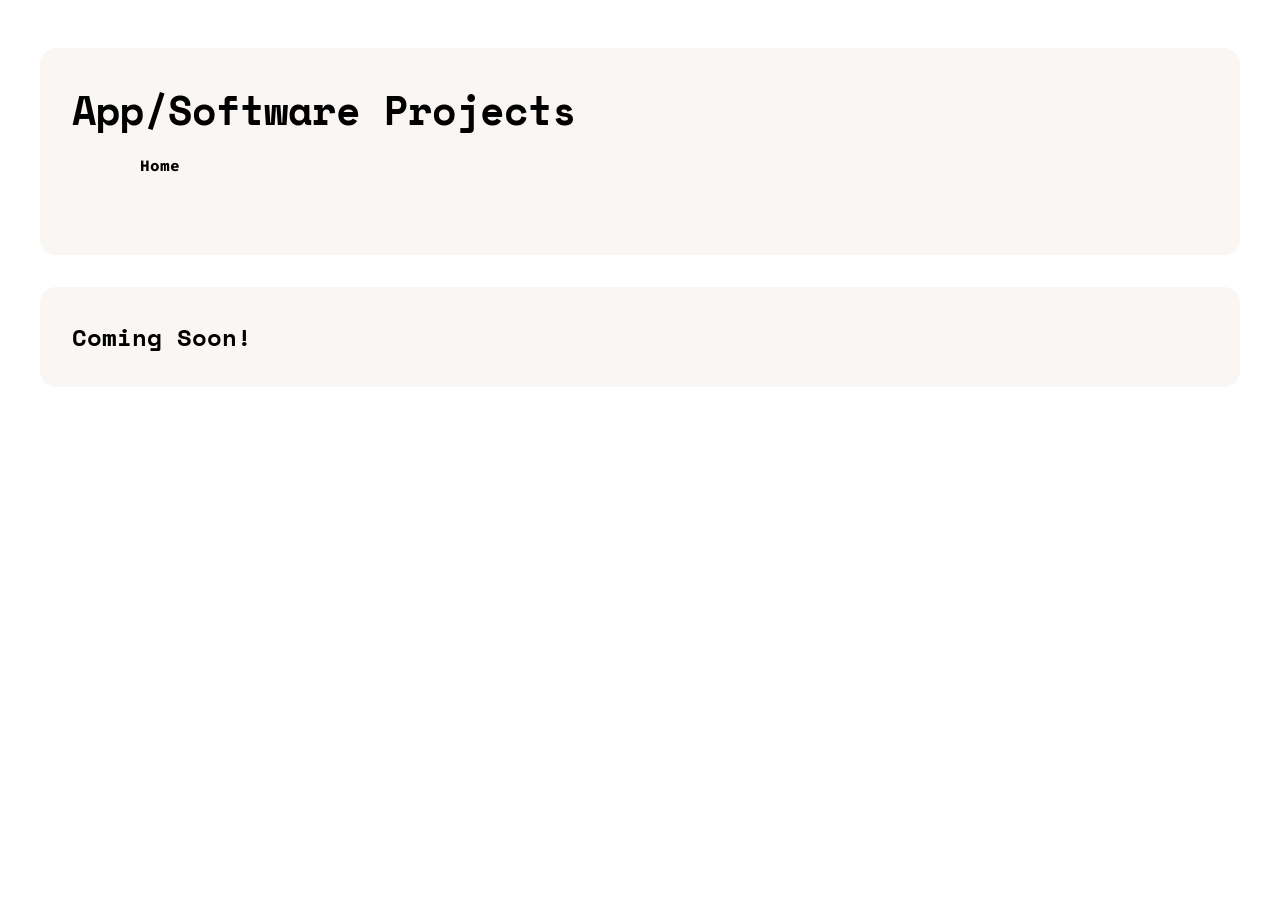
==== apps.html @ 96dca407 "Added Main Website Files" ====
<!DOCTYPE html>
<html lang="en">
<head>
    <meta charset="UTF-8">
    <meta name="viewport" content="width=device-width, initial-scale=1.0">
    <title>Apps</title>
    <link rel="stylesheet" href="gameappstyle.css">
</head>
<body>
    <header>
        <h1>App/Software Projects</h1>
        <nav>
            <ul>
                <li><a href="index.html">Home</a></li>
            </ul>
        </nav>
    </header>

    <section>
        <h2>Coming Soon!</h2>
    </section>
    
</body>
</html>
---- gameappstyle.css ----
@import url('https://fonts.googleapis.com/css2?family=Source+Code+Pro:ital,wght@0,200..900;1,200..900&display=swap');
@import url('https://fonts.googleapis.com/css2?family=Space+Mono:ital,wght@0,400;0,700;1,400;1,700&display=swap');

:root {
    --base-color: #ffffff;
    --text-color: #000000;
    --primary-color: #ffc06e;
    --secondary-color: #8d8dff;
    --color-1: #f9f6f3;
    --color-2: #e54e26;
    --color-3: #f6f3f9;
}


* {
    margin: 0;
    padding: 0;
    box-sizing: border-box;
}


html {
    font-family: Source Code Pro, 'Segoe UI', Tahoma, Geneva, Verdana, sans-serif;
    color: var(--text-color);
}

body {
    padding: 1em;
    background-color: var(--base-color);
}

h1, h2, h3 {
    font-family: Space Mono, Source Code Pro, 'Segoe UI', Tahoma, Geneva, Verdana, sans-serif;
}

nav {
    margin: 1em auto 3em auto;
    width: min(1000px, 100%);

}

nav ul {
    display: flex;
    align-items: center;
    list-style-type: none;
    gap: 2em;
}

nav li:first-child {
    margin-right: auto;
    font-family: Source Code Pro;
    font-weight: bold;
}

nav a {
    text-decoration: none;
    color: var(--text-color);
}

nav a:hover {
    text-decoration:  underline;

}

header, section {
    margin: 2em auto ;
    width: min(75em, 100%);
    background-color: var(--color-1);
    padding: min(2em, 15%);
    border-radius: 1em;
}

.flex-container {
    display: flex;
    justify-content: center;
    align-items: center;
    flex-wrap: wrap;
    gap: 3em;
}

header img {
    max-width: 100%;
    border-radius: 1em;
    object-fit: cover;
    object-position: bottom;

}

.text-container {
    flex: 0 1 34em;
}

h1 {
    font-size: 2.5rem;
}

.text-container p {
    margin: .75em 0 1em 0;
    font-size: 1.25rem;
}

.cta-button {
    display: inline-block;
    text-decoration: none;
    color: white;
    background-color: var(--color-2);
    padding: .75em 1.25em;
    border-radius: .5em;
    font-weight: 600;
}

.secondary {
    background-color: var(--text-color);
}

.mobile-text {
    display: none;
}

.grid-container {
    margin-top: 3em;
    margin-bottom: 0em;
    display: grid;
    width: 100%;
    grid-template-columns: repeat(6, 1fr);
    grid-template-rows: 1fr 1fr ;

    grid-template-areas: 
    "img-1 img-1 img-1 img-1 img-2 img-2"
    "img-1 img-1 img-1 img-1 img-3 img-3";

    gap: 1em;

}

.grid-container img {
    height: 100%;
    width: 100%;
    border-radius: .5em;
    transition: 100ms ease;
}

.grid-container img:hover {
    scale: 1.04;
}

@media(max-width: 988px){
    header {
        text-align: center;
    }

    header .text-container {
        padding-top: 0;
    }

}

@media(max-width: 640px){
    .desktop-text {
        display: none;
    }

    .mobile-text {
        display: inline;
    }

    .cta-button {
        margin-top: .5em;
        width: 100%;
    }

}
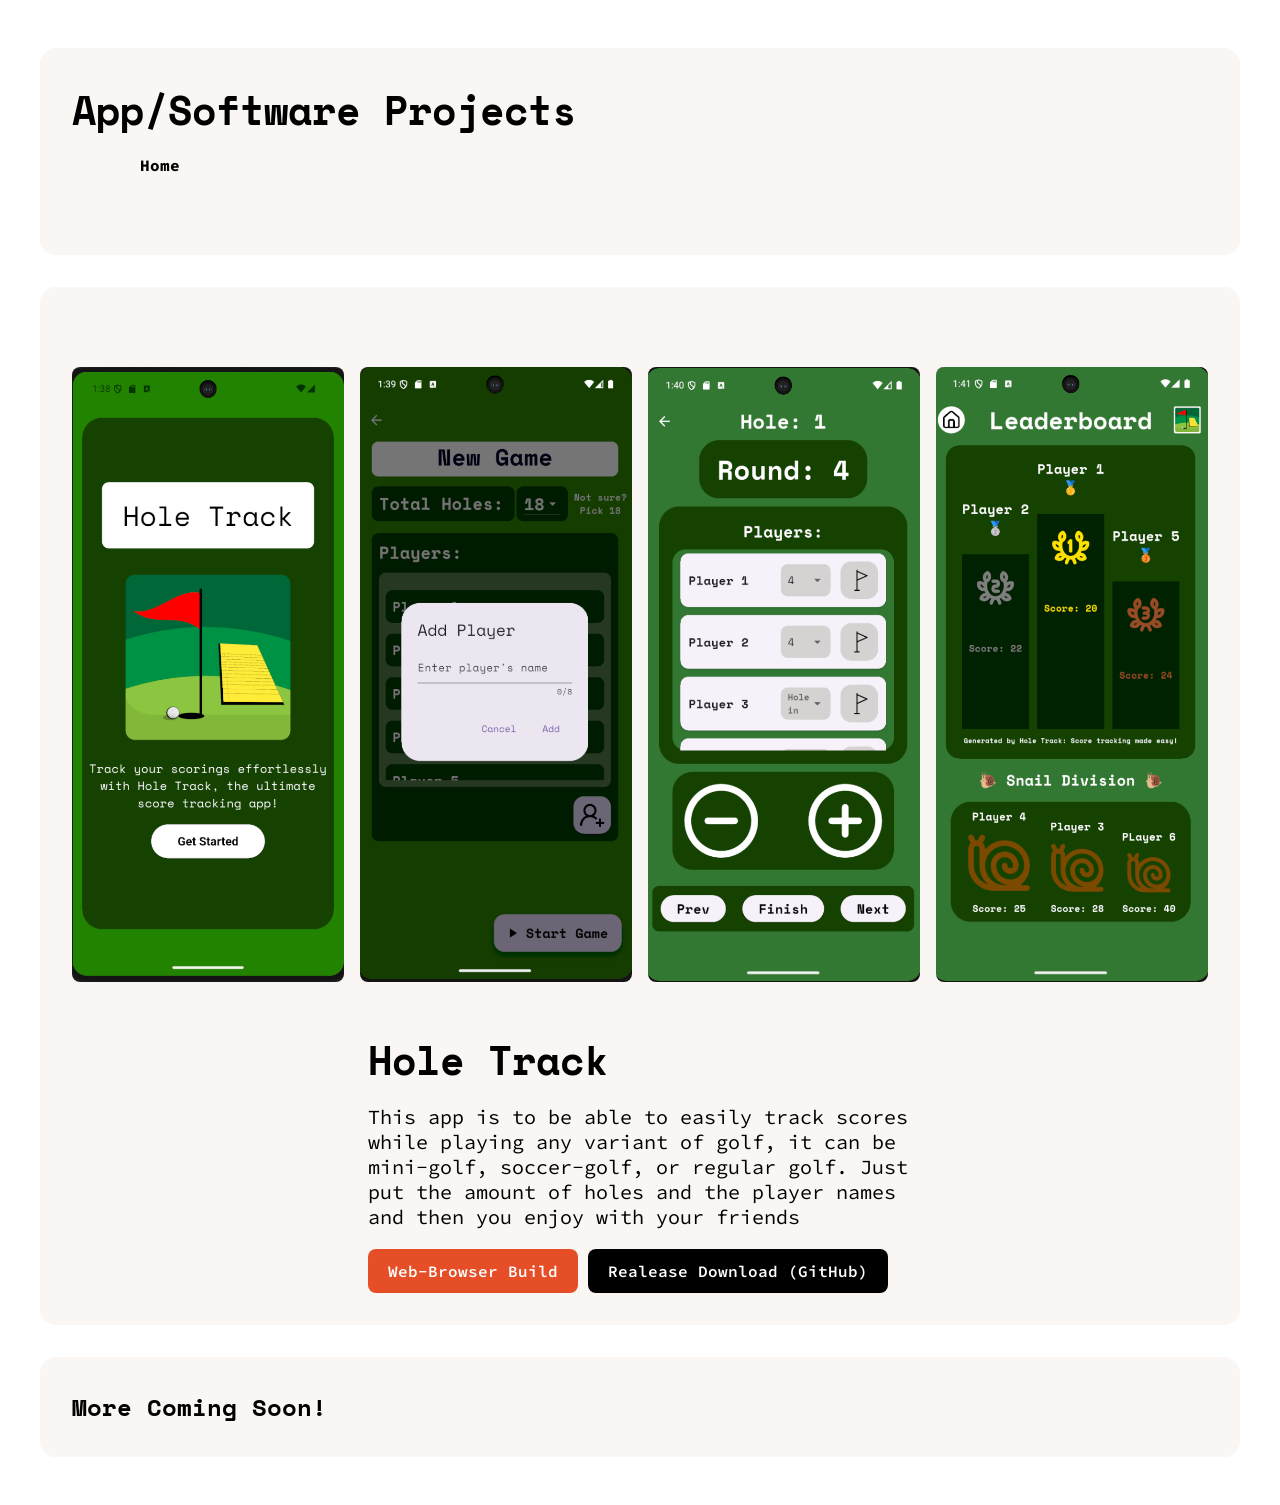
==== commit 0941e776: "Added Hole Track to the app/software section" ====
--- a/apps.html
+++ b/apps.html
@@ -4,7 +4,7 @@
     <meta charset="UTF-8">
     <meta name="viewport" content="width=device-width, initial-scale=1.0">
     <title>Apps</title>
-    <link rel="stylesheet" href="gameappstyle.css">
+    <link rel="stylesheet" href="appstyle.css">
 </head>
 <body>
     <header>
@@ -16,8 +16,28 @@
         </nav>
     </header>
 
+    <header>
+        <div class="flex-container">
+            <div class="grid-container">
+                
+                <img style="grid-area: img-2" src="images/HoleTrack1.png">
+                <img style="grid-area: img-3" src="images/HoleTrack2.png">
+                <img style="grid-area: img-4" src="images/HoleTrack3.png">
+                <img style="grid-area: img-5" src="images/HoleTrack4.png">
+            </div>
+            <div class="text-container">
+                <h1>Hole Track</h1>
+                <p>This app is to be able to easily track scores while playing any variant of golf, it can be mini-golf, soccer-golf, or regular golf. Just put the amount of holes and the player names and then you enjoy with your friends</p>
+                <a href="https://laratastudios.com/HoleTrack_WebBuild/" class="cta-button">Web-Browser Build</a>
+                <a href="https://github.com/LARAta-Studios/HoleTrack_WebBuild" class="cta-button secondary">Realease Download (GitHub)</a>
+            </div>
+        </div>
+    </header>
+
+
+
     <section>
-        <h2>Coming Soon!</h2>
+        <h2>More Coming Soon!</h2>
     </section>
     
 </body>
--- a/appstyle.css
+++ b/appstyle.css
@@ -0,0 +1,173 @@
+@import url('https://fonts.googleapis.com/css2?family=Source+Code+Pro:ital,wght@0,200..900;1,200..900&display=swap');
+@import url('https://fonts.googleapis.com/css2?family=Space+Mono:ital,wght@0,400;0,700;1,400;1,700&display=swap');
+
+:root {
+    --base-color: #ffffff;
+    --text-color: #000000;
+    --primary-color: #ffc06e;
+    --secondary-color: #8d8dff;
+    --color-1: #f9f6f3;
+    --color-2: #e54e26;
+    --color-3: #f6f3f9;
+}
+
+
+* {
+    margin: 0;
+    padding: 0;
+    box-sizing: border-box;
+}
+
+
+html {
+    font-family: Source Code Pro, 'Segoe UI', Tahoma, Geneva, Verdana, sans-serif;
+    color: var(--text-color);
+}
+
+body {
+    padding: 1em;
+    background-color: var(--base-color);
+}
+
+h1, h2, h3 {
+    font-family: Space Mono, Source Code Pro, 'Segoe UI', Tahoma, Geneva, Verdana, sans-serif;
+}
+
+nav {
+    margin: 1em auto 3em auto;
+    width: min(1000px, 100%);
+
+}
+
+nav ul {
+    display: flex;
+    align-items: center;
+    list-style-type: none;
+    gap: 2em;
+}
+
+nav li:first-child {
+    margin-right: auto;
+    font-family: Source Code Pro;
+    font-weight: bold;
+}
+
+nav a {
+    text-decoration: none;
+    color: var(--text-color);
+}
+
+nav a:hover {
+    text-decoration:  underline;
+
+}
+
+header, section {
+    margin: 2em auto ;
+    width: min(75em, 100%);
+    background-color: var(--color-1);
+    padding: min(2em, 15%);
+    border-radius: 1em;
+}
+
+.flex-container {
+    display: flex;
+    justify-content: center;
+    align-items: center;
+    flex-wrap: wrap;
+    gap: 3em;
+}
+
+header img {
+    max-width: 100%;
+    border-radius: 1em;
+    object-fit: cover;
+    object-position: bottom;
+
+}
+
+.text-container {
+    flex: 0 1 34em;
+}
+
+h1 {
+    font-size: 2.5rem;
+}
+
+.text-container p {
+    margin: .75em 0 1em 0;
+    font-size: 1.25rem;
+}
+
+.cta-button {
+    display: inline-block;
+    text-decoration: none;
+    color: white;
+    background-color: var(--color-2);
+    padding: .75em 1.25em;
+    border-radius: .5em;
+    font-weight: 600;
+}
+
+.secondary {
+    background-color: var(--text-color);
+}
+
+.mobile-text {
+    display: none;
+}
+
+.grid-container {
+    margin-top: 3em;
+    margin-bottom: 0em;
+    display: grid;
+    width: 100%;
+    grid-template-columns: repeat(8, 1fr);
+    grid-template-rows: 1fr 1fr 1fr ;
+
+    grid-template-areas: 
+    "img-2 img-2 img-3 img-3 img-4 img-4 img-5 img-5"
+    "img-2 img-2 img-3 img-3 img-4 img-4 img-5 img-5"
+    "img-2 img-2 img-3 img-3 img-4 img-4 img-5 img-5";
+
+    gap: 1em;
+
+}
+
+.grid-container img {
+    height: 100%;
+    width: 100%;
+    border-radius: .5em;
+    transition: 100ms ease;
+}
+
+.grid-container img:hover {
+    scale: 1.04;
+}
+
+@media(max-width: 988px){
+    header {
+        text-align: center;
+    }
+
+    header .text-container {
+        padding-top: 0;
+    }
+
+}
+
+@media(max-width: 640px){
+    .desktop-text {
+        display: none;
+    }
+
+    .mobile-text {
+        display: inline;
+    }
+
+    .cta-button {
+        margin-top: .5em;
+        width: 100%;
+    }
+
+}
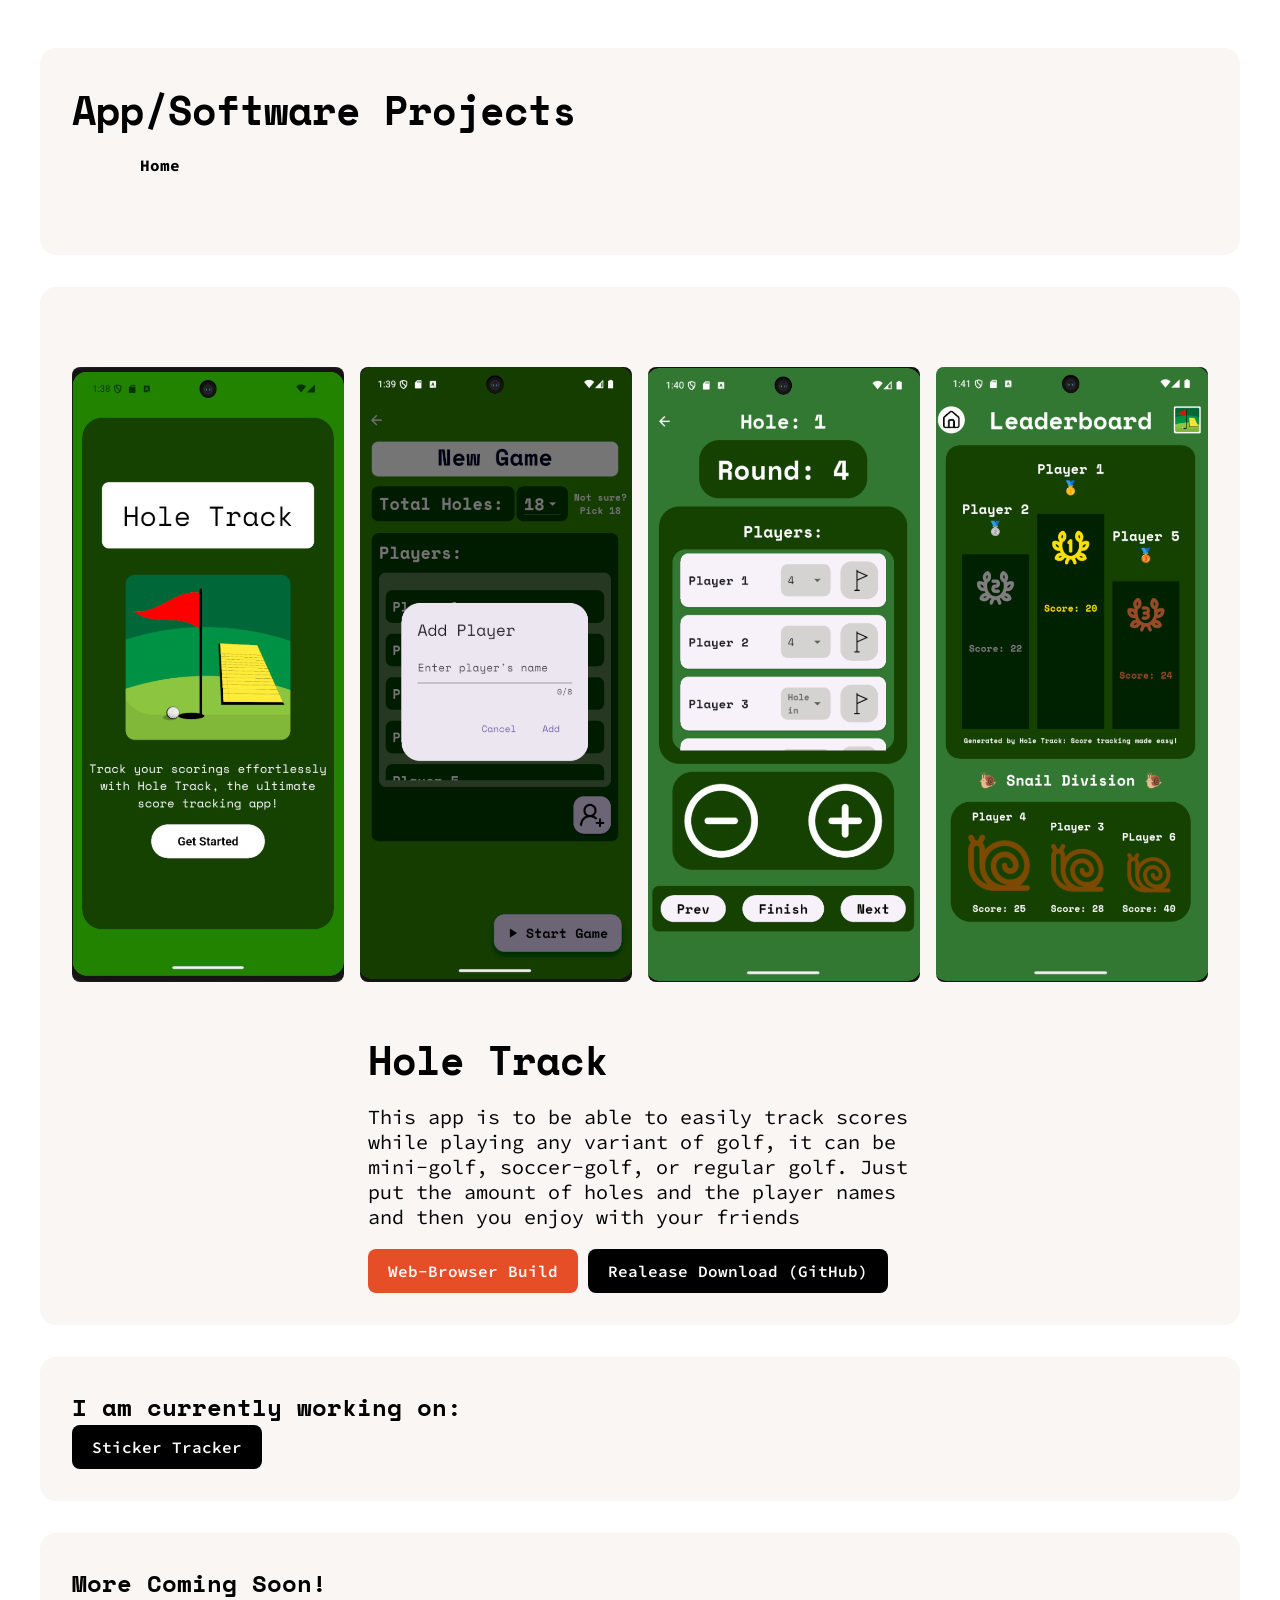
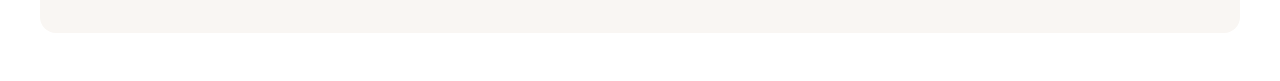
==== commit 93b98250: "Added project I am working on" ====
--- a/apps.html
+++ b/apps.html
@@ -28,11 +28,17 @@
             <div class="text-container">
                 <h1>Hole Track</h1>
                 <p>This app is to be able to easily track scores while playing any variant of golf, it can be mini-golf, soccer-golf, or regular golf. Just put the amount of holes and the player names and then you enjoy with your friends</p>
-                <a href="https://laratastudios.com/HoleTrack_WebBuild/" class="cta-button">Web-Browser Build</a>
-                <a href="https://github.com/LARAta-Studios/HoleTrack_WebBuild" class="cta-button secondary">Realease Download (GitHub)</a>
+                <a href="https://laratastudios.com/HoleTrack-Public/" class="cta-button">Web-Browser Build</a>
+                <a href="https://github.com/LARAta-Studios/HoleTrack-Public" class="cta-button secondary">Realease Download (GitHub)</a>
             </div>
         </div>
     </header>
+
+    <header>
+        <h2>I am currently working on:</h2>
+        <a href="https://laratastudios.com/StickerTracker-Public/" class="cta-button secondary">Sticker Tracker</a>
+    </header>
+
 
 
 
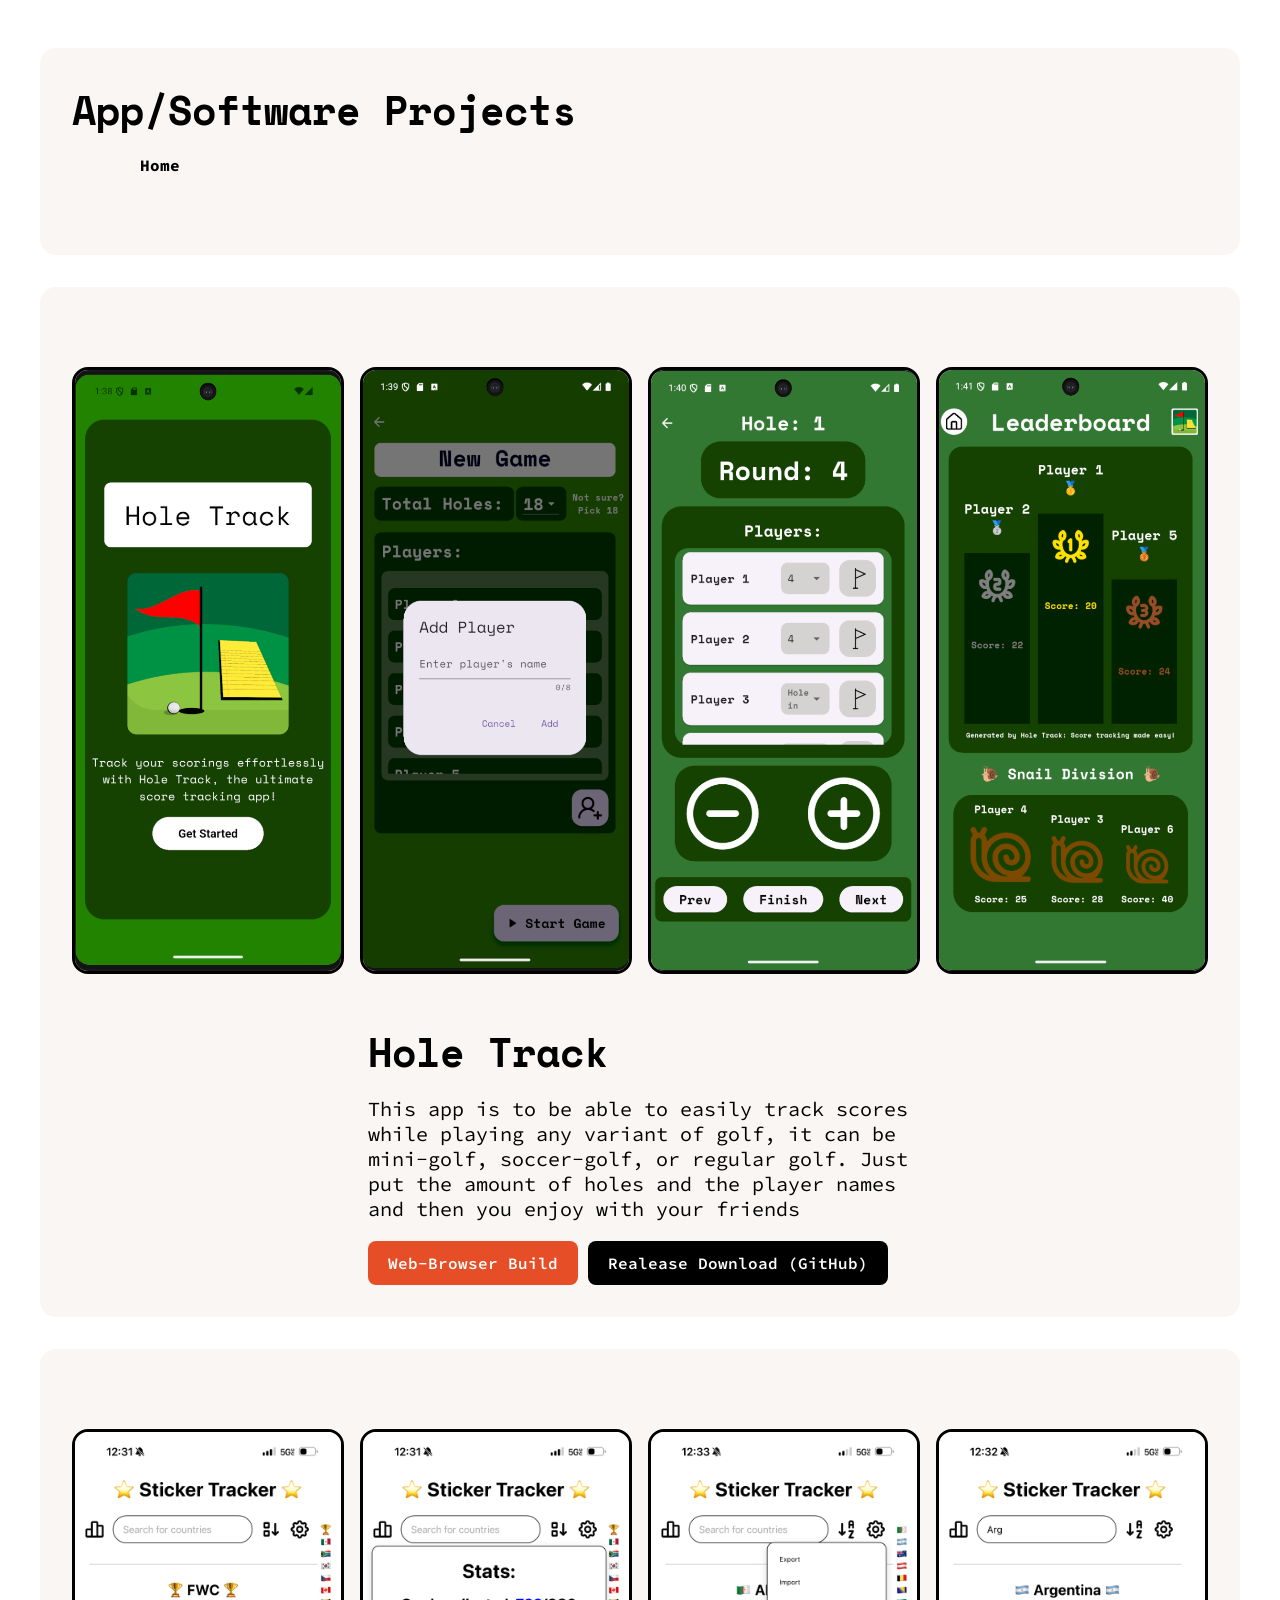
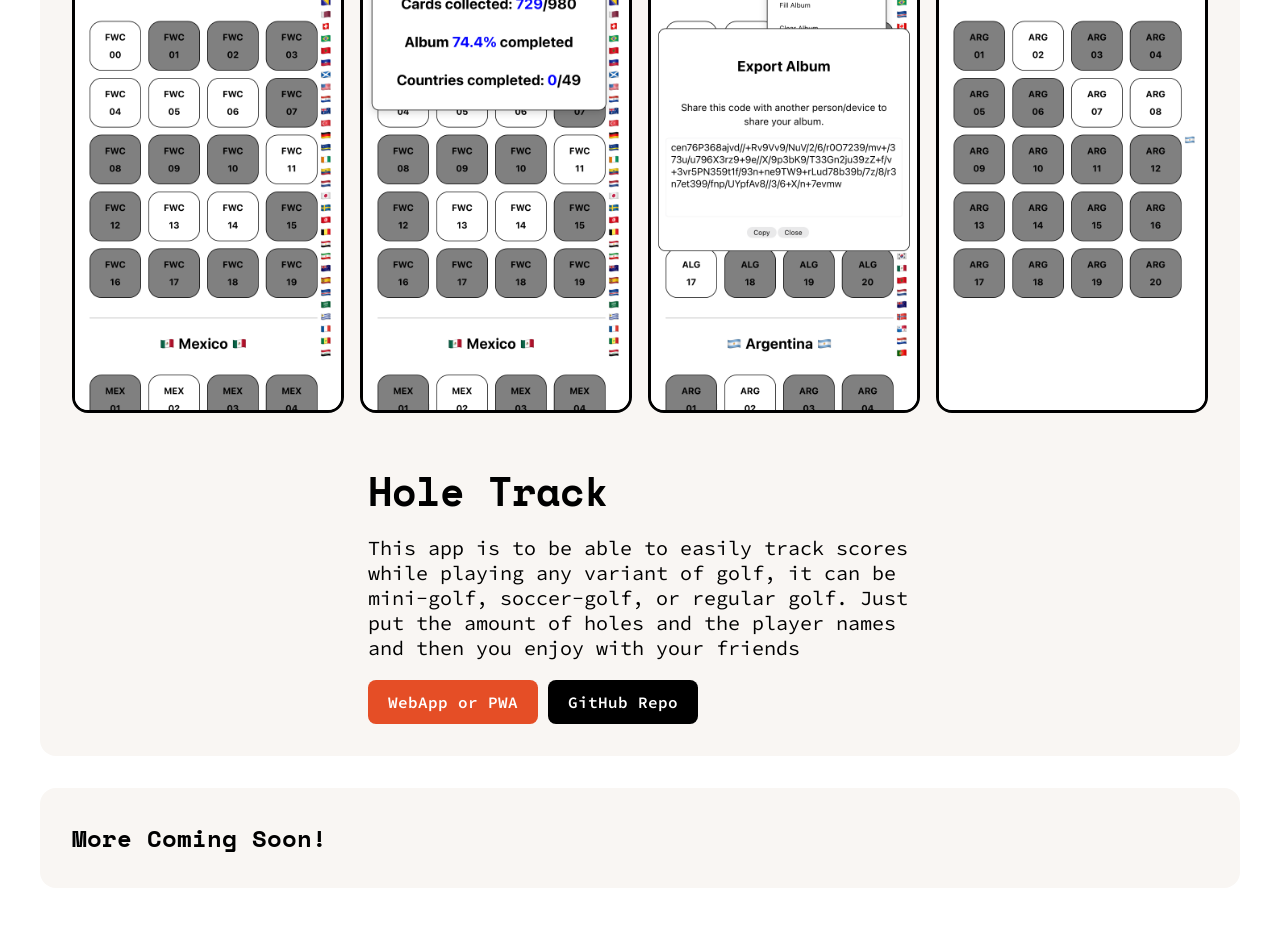
==== commit ea5d572a: "Added new project and added images to socials instead of text" ====
--- a/apps.html
+++ b/apps.html
@@ -34,9 +34,24 @@
         </div>
     </header>
 
+
+
     <header>
-        <h2>I am currently working on:</h2>
-        <a href="https://laratastudios.com/StickerTracker-Public/" class="cta-button secondary">Sticker Tracker</a>
+        <div class="flex-container">
+            <div class="grid-container">
+                
+                <img class="sticker-img" style="grid-area: img-2" src="images/stickertracker1.png">
+                <img class="sticker-img" style="grid-area: img-3" src="images/stickertracker2.png">
+                <img class="sticker-img" style="grid-area: img-4" src="images/stickertracker7.png">
+                <img class="sticker-img" style="grid-area: img-5" src="images/stickertracker9.png">
+            </div>
+            <div class="text-container">
+                <h1>Hole Track</h1>
+                <p>This app is to be able to easily track scores while playing any variant of golf, it can be mini-golf, soccer-golf, or regular golf. Just put the amount of holes and the player names and then you enjoy with your friends</p>
+                <a href="https://laratastudios.com/StickerTracker-Public/" class="cta-button">WebApp or PWA</a>
+                <a href="https://github.com/LARAta-Studios/StickerTracker-Public" class="cta-button secondary">GitHub Repo</a>
+            </div>
+        </div>
     </header>
 
 
--- a/appstyle.css
+++ b/appstyle.css
@@ -137,8 +137,9 @@
 .grid-container img {
     height: 100%;
     width: 100%;
-    border-radius: .5em;
+    border-radius: 16px;
     transition: 100ms ease;
+    border: 3px solid ;
 }
 
 .grid-container img:hover {
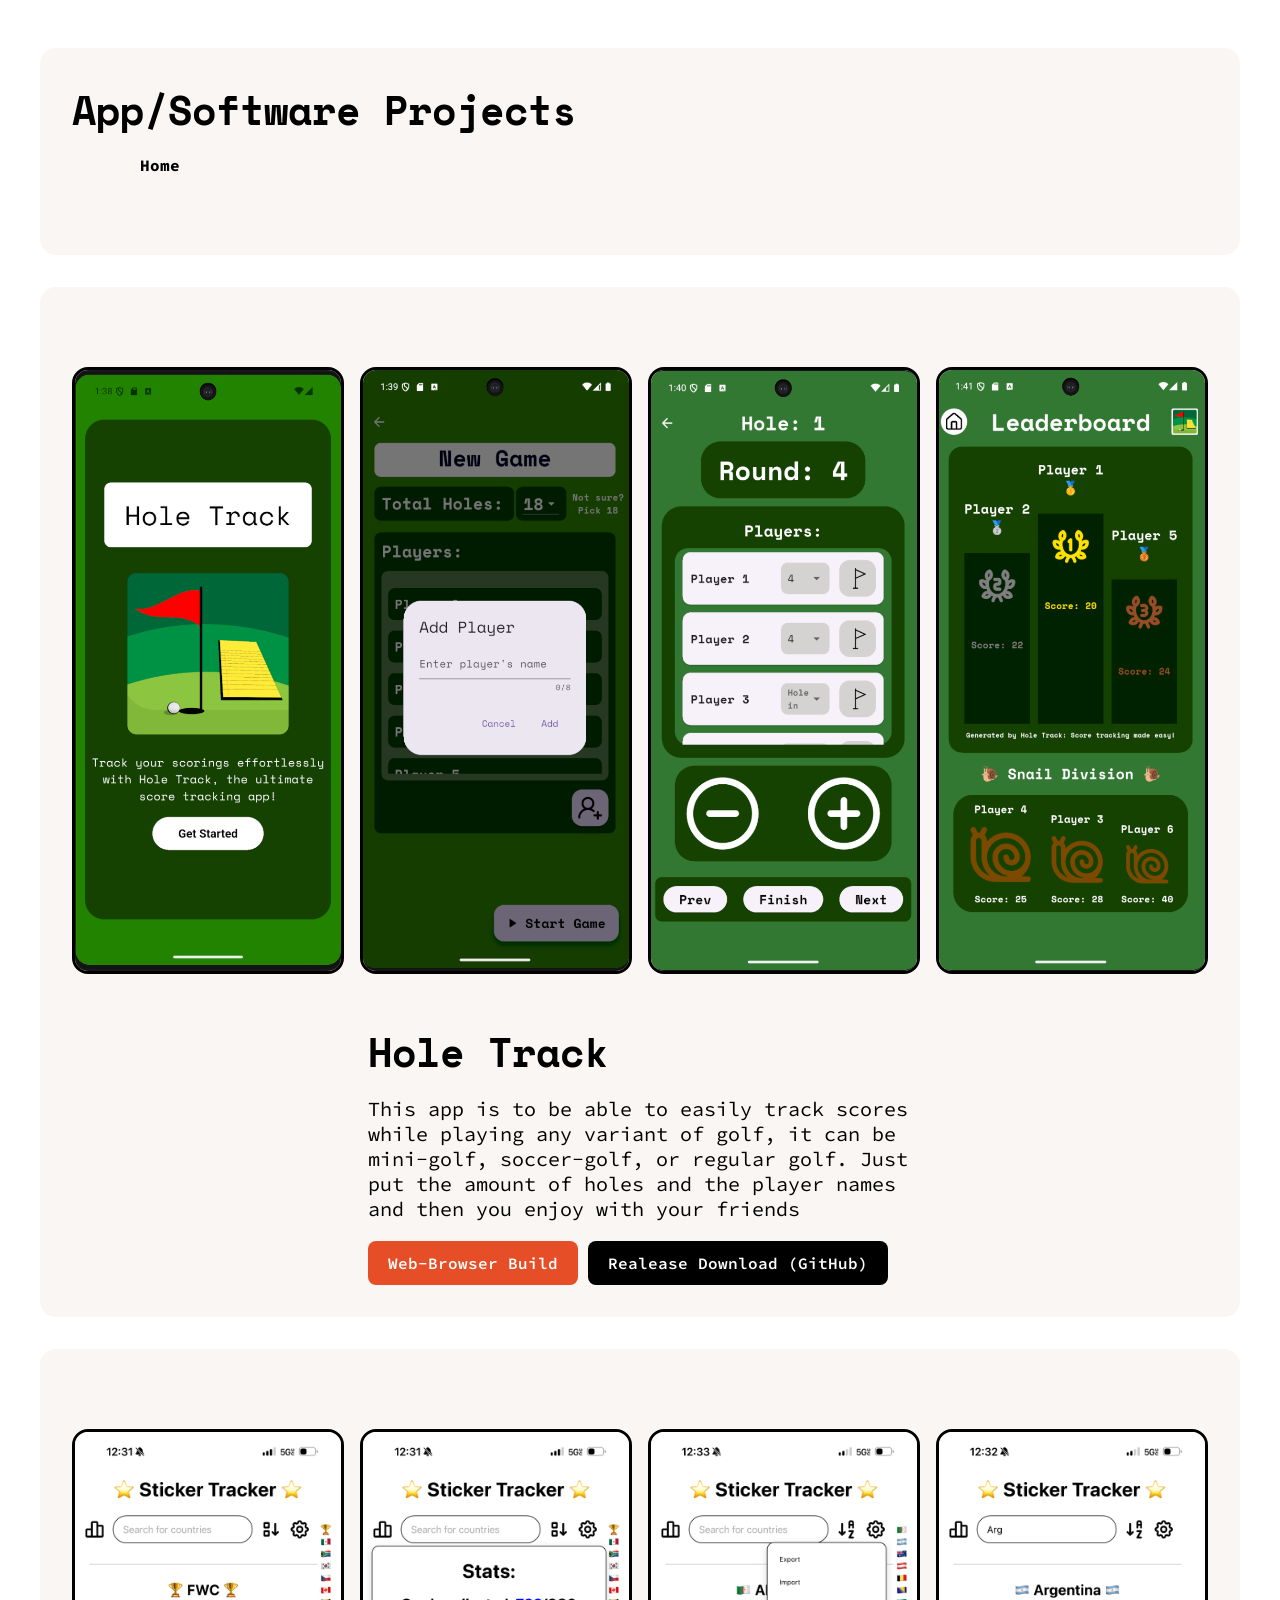
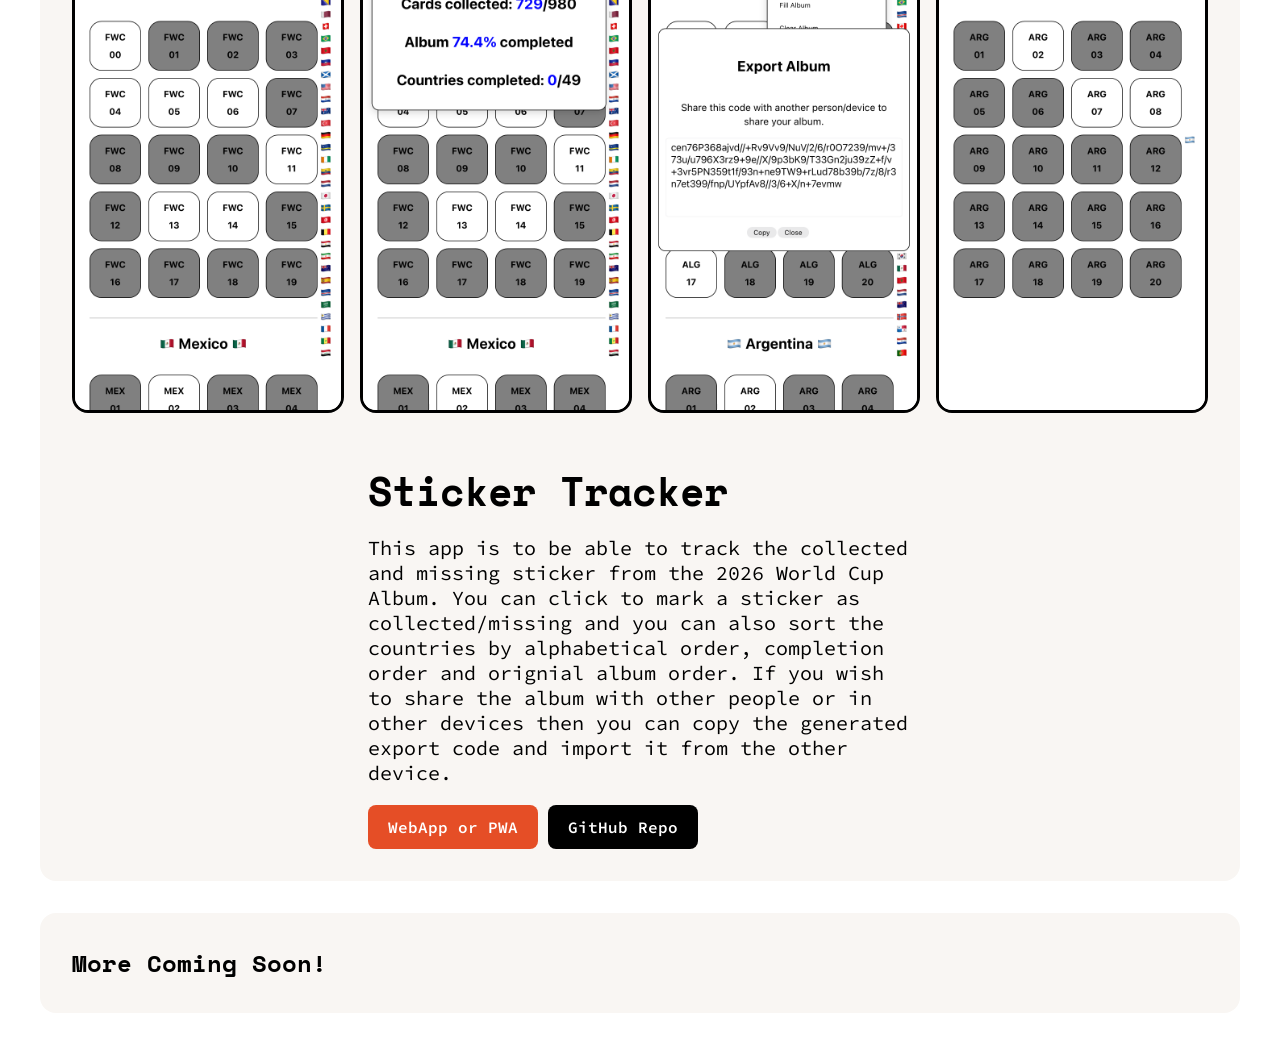
==== commit 59d820da: "Fixed stixker album section" ====
--- a/apps.html
+++ b/apps.html
@@ -46,8 +46,10 @@
                 <img class="sticker-img" style="grid-area: img-5" src="images/stickertracker9.png">
             </div>
             <div class="text-container">
-                <h1>Hole Track</h1>
-                <p>This app is to be able to easily track scores while playing any variant of golf, it can be mini-golf, soccer-golf, or regular golf. Just put the amount of holes and the player names and then you enjoy with your friends</p>
+                <h1>Sticker Tracker</h1>
+                <p>
+                    This app is to be able to track the collected and missing sticker from the 2026 World Cup Album. You can click to mark a sticker as collected/missing and you can also sort the countries by alphabetical order, completion order and orignial album order. If you wish to share the album with other people or in other devices then you can copy the generated export code and import it from the other device.
+                </p>
                 <a href="https://laratastudios.com/StickerTracker-Public/" class="cta-button">WebApp or PWA</a>
                 <a href="https://github.com/LARAta-Studios/StickerTracker-Public" class="cta-button secondary">GitHub Repo</a>
             </div>
